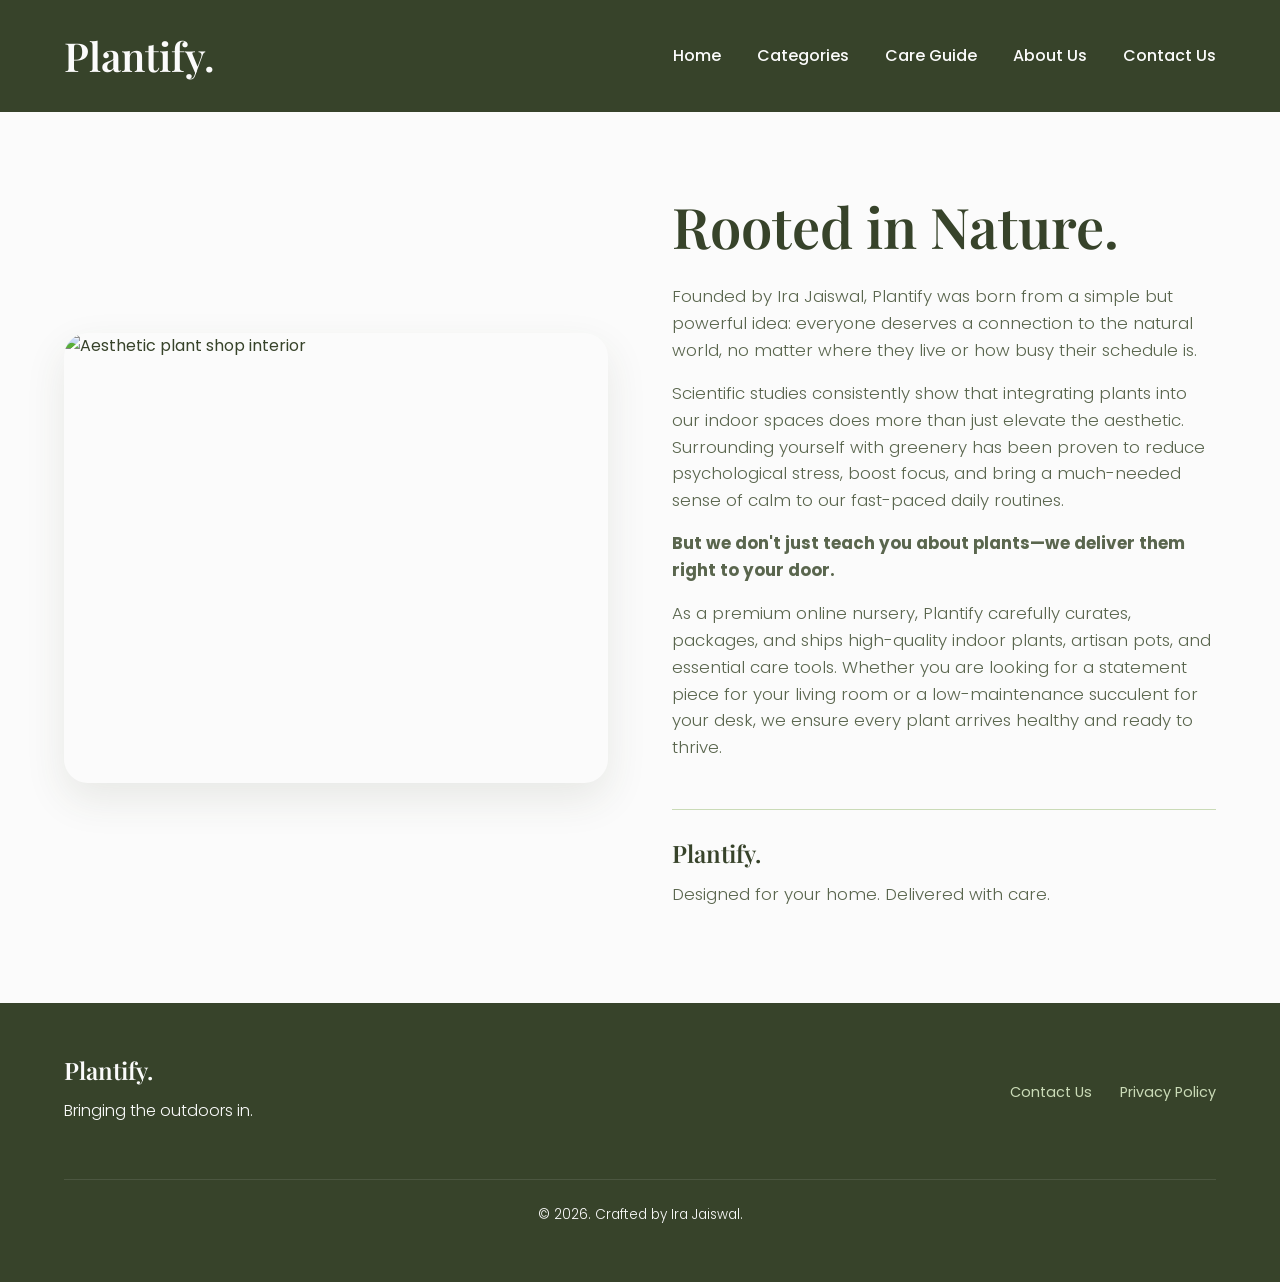
==== about.html @ 86e3163b "Add files via upload" ====
<!DOCTYPE html>
<html lang="en">
<head>
    <meta charset="UTF-8">
    <meta name="viewport" content="width=device-width, initial-scale=1.0">
    <title>Plantify | About Us</title>
    <link href="https://fonts.googleapis.com/css2?family=Playfair+Display:ital,wght@0,400;0,600;1,400&family=Poppins:wght@300;400;500;600&display=swap" rel="stylesheet">
    <link rel="stylesheet" href="style.css">
    <link rel="stylesheet" href="about.css">
</head>
<body>

  
    <header class="site-header bg-dark-green">
        <div class="container header-inner">
            <div class="logo">
                <h2><a href="homepage.html" style="color: inherit; text-decoration: none;">Plantify.</a></h2>
            </div>
            <nav class="main-nav">
                <a href="homepage.html">Home</a>
                <a href="cat.html">Categories</a>
                <a href="care.html">Care Guide</a>
                <a href="about.html">About Us</a>
                <a href="contact.html">Contact Us</a>
            </nav>
        </div>
    </header>

    <section class="about-page bg-soft-white">
        <div class="container about-grid">
            
            <div class="about-image-container">
                <!-- Ensure your image is named shop.jpg in your img folder -->
                <img src="img/shop.jpg" alt="Aesthetic plant shop interior" class="fit-image about-img">
            </div>

            <div class="about-text-container">
                <h1>Rooted in Nature.</h1>
                <p>Founded by Ira Jaiswal, Plantify was born from a simple but powerful idea: everyone deserves a connection to the natural world, no matter where they live or how busy their schedule is.</p>
                <p>Scientific studies consistently show that integrating plants into our indoor spaces does more than just elevate the aesthetic. Surrounding yourself with greenery has been proven to reduce psychological stress, boost focus, and bring a much-needed sense of calm to our fast-paced daily routines.</p>
                <p><strong>But we don't just teach you about plants—we deliver them right to your door.</strong></p>
                <p>As a premium online nursery, Plantify carefully curates, packages, and ships high-quality indoor plants, artisan pots, and essential care tools. Whether you are looking for a statement piece for your living room or a low-maintenance succulent for your desk, we ensure every plant arrives healthy and ready to thrive.</p>
                
                <div class="signature">
                    <h3>Plantify.</h3>
                    <p>Designed for your home. Delivered with care.</p>
                </div>
            </div>

        </div>
    </section>

    <footer class="site-footer bg-dark-green">
        <div class="container footer-inner">
            <div class="footer-brand">
                <h3>Plantify.</h3>
                <p>Bringing the outdoors in.</p>
            </div>
            <div class="footer-links">
                <a href="#">Contact Us</a>
                <a href="#">Privacy Policy</a>
            </div>
        </div>
        
        <div class="container text-center">
            <p class="copyright">&copy; 2026. Crafted by Ira Jaiswal.</p>
        </div>
    </footer>

</body>
</html>
---- style.css ----
:root {
    --dark-green: #37432a;
    --med-green: #93A267;
    --light-green: #CADBB7;
    --soft-white: #FBFBFB;
    --gold: #D4A373;
    --beige: #FCFBF1;
    
    --font-heading: 'Playfair Display', serif;
    --font-body: 'Poppins', sans-serif;
    
    --space-8: 8px;
    --space-16: 16px;
    --space-24: 24px;
    --space-32: 32px;
    --space-48: 48px;
    --space-64: 64px;
    --space-80: 80px;
}


* {
    margin: 0;
    padding: 0;
    box-sizing: border-box;
}

body {
    font-family: var(--font-body);
    background-color: var(--soft-white);
    color: var(--dark-green);
    line-height: 1.6;
}

h1, h2, h3, h4 {
    font-family: var(--font-heading);
    font-weight: 600;
}

h1 { font-size: 3.5rem; line-height: 1.2; margin-bottom: var(--space-24); }
h2 { font-size: 2.5rem; margin-bottom: var(--space-16); }
h3 { font-size: 1.5rem; margin-bottom: var(--space-8); }
p { margin-bottom: var(--space-16); color: #5a664e; font-weight: 300; }
a { text-decoration: none; color: inherit; }

.container {
    max-width: 1200px;
    margin: 0 auto;
    padding: 0 var(--space-24);
}

.text-center {
    text-align: center;
}

.bg-soft-white { background-color: var(--soft-white); }
.bg-light-green { background-color: var(--light-green); }
.bg-beige { background-color: var(--beige); }
.bg-dark-green { background-color: var(--dark-green); color: var(--soft-white); }

.fit-image {
    width: 100%;
    height: 100%;
    object-fit: cover;
    display: block;
}

.main-plant-img {
    width: 100%;
    height: 500px;
    object-fit: cover;
    border-radius: 24px;
    display: block;
}

.btn-primary, .btn-secondary {
    display: inline-block;
    padding: 12px var(--space-32);
    border-radius: 24px;
    font-weight: 500;
    transition: background-color 0.3s ease, transform 0.2s ease;
}

.btn-primary { background-color: var(--med-green); color: var(--soft-white); }
.btn-primary:hover { background-color: var(--dark-green); transform: translateY(-2px); }

.btn-secondary { background-color: transparent; border: 2px solid var(--med-green); color: var(--dark-green); }
.btn-secondary:hover { background-color: var(--med-green); color: var(--soft-white); }

.site-header {
    padding: var(--space-24) 0;
    position: sticky;
    top: 0;
    z-index: 100;
}

.header-inner {
    display: flex;
    justify-content: space-between;
    align-items: center;
}

.site-header h2 { margin-bottom: 0; }
.main-nav a { margin-left: var(--space-32); font-weight: 500; transition: color 0.3s ease; }
.main-nav a:hover { color: var(--light-green); }

.main-banner { padding: var(--space-80) 0; }

.main-banner-grid {
    display: grid;
    grid-template-columns: 1fr 1fr;
    align-items: center;
    gap: 50px;
}

.main-banner-text {
    grid-column: 1;
}

.main-banner-image {
    grid-column: 2; 
}

.main-banner-image img {
    width: 100%;
    height: auto;
    border-radius: 24px;
    object-fit: cover;
}

@media (max-width: 768px) {
    .main-banner-grid {
        grid-template-columns: 1fr;
        text-align: center;
    }
   
    .main-banner-text { grid-column: 1; order: 1; }
    .main-banner-image { grid-column: 1; order: 2; }
}

.about-snippet { padding: var(--space-64) 0; }
.about-snippet p { max-width: 800px; margin: 0 auto; font-size: 1.1rem; }
.decor-styles { padding: var(--space-80) 0; }
.style-grid { display: grid; grid-template-columns: repeat(3, 1fr); gap: var(--space-24); margin-top: var(--space-48); }
.style-card { background: var(--soft-white); border-radius: 24px; overflow: hidden; transition: transform 0.4s ease, box-shadow 0.4s ease; box-shadow: 0 8px 24px rgba(55, 67, 42, 0.05); }
.style-card:hover { transform: translateY(-8px); box-shadow: 0 16px 32px rgba(55, 67, 42, 0.15); }
.card-img-container { height: 300px; overflow: hidden; }
.card-img-container .fit-image { transition: transform 0.5s ease; }
.style-card:hover .card-img-container .fit-image { transform: scale(1.05); }
.card-content { padding: var(--space-24); }

.care-preview { padding: var(--space-80) 0; }
.care-grid { display: flex; justify-content: space-between; gap: var(--space-24); margin: var(--space-48) 0; }
.care-card { background: var(--soft-white); padding: var(--space-32); border-radius: 24px; flex: 1; }
.icon-placeholder { font-size: 2.5rem; margin-bottom: var(--space-16); color: var(--med-green); }

.site-footer { padding: var(--space-48) 0; }
.site-footer p, .site-footer h3 { color: var(--soft-white); margin-bottom: var(--space-8); }
.footer-inner { display: flex; justify-content: space-between; align-items: center; }
.footer-links a { margin-left: var(--space-24); font-size: 0.9rem; color: var(--light-green); }

.copyright {
    margin-top: var(--space-48);
    padding-top: var(--space-24);
    border-top: 1px solid rgba(251, 251, 251, 0.1);
    font-size: 0.85rem;
    color: var(--light-green); 
}

@media (max-width: 768px) {
    .header-inner { flex-direction: column; gap: var(--space-16); }
    .main-nav a { margin: 0 var(--space-8); }
    .main-banner-grid { grid-template-columns: 1fr; text-align: center; }
    .main-banner-text, .main-banner-image { grid-column: span 1; }
    .style-grid { grid-template-columns: 1fr; }
    .care-grid { flex-direction: column; }
    .main-banner, .about-snippet, .decor-styles, .care-preview { padding: var(--space-48) 0; }
    h1 { font-size: 2.5rem; }
    h2 { font-size: 2rem; }
    .footer-inner { flex-direction: column; gap: var(--space-24); text-align: center; }
}
---- about.css ----
.about-page {
    padding: var(--space-80) 0;
    min-height: 80vh; 
    display: flex;
    align-items: center;
}

.about-grid {
    display: grid;
    grid-template-columns: 1fr 1fr; 
    gap: var(--space-64);
    align-items: center;
}

.about-img {
    width: 100%;
    height: 450px; 
    object-fit: cover;
    border-radius: 24px;
    box-shadow: 0 16px 40px rgba(55, 67, 42, 0.1); 
}

.about-text-container h1 {
    margin-bottom: var(--space-24);
    color: var(--dark-green); 
}

.about-text-container p {
    font-size: 1.05rem;
    margin-bottom: var(--space-16);
}

.signature {
    margin-top: var(--space-48);
    padding-top: var(--space-24);
    border-top: 1px solid var(--light-green);
}

.signature h3 {
    font-family: var(--font-heading);
    
    color: var(--dark-green);
    margin-bottom: var(--space-8);
}

@media (max-width: 768px) {
    .about-grid { 
        grid-template-columns: 1fr; 
        text-align: left; 
        gap: var(--space-32); 
    }
}
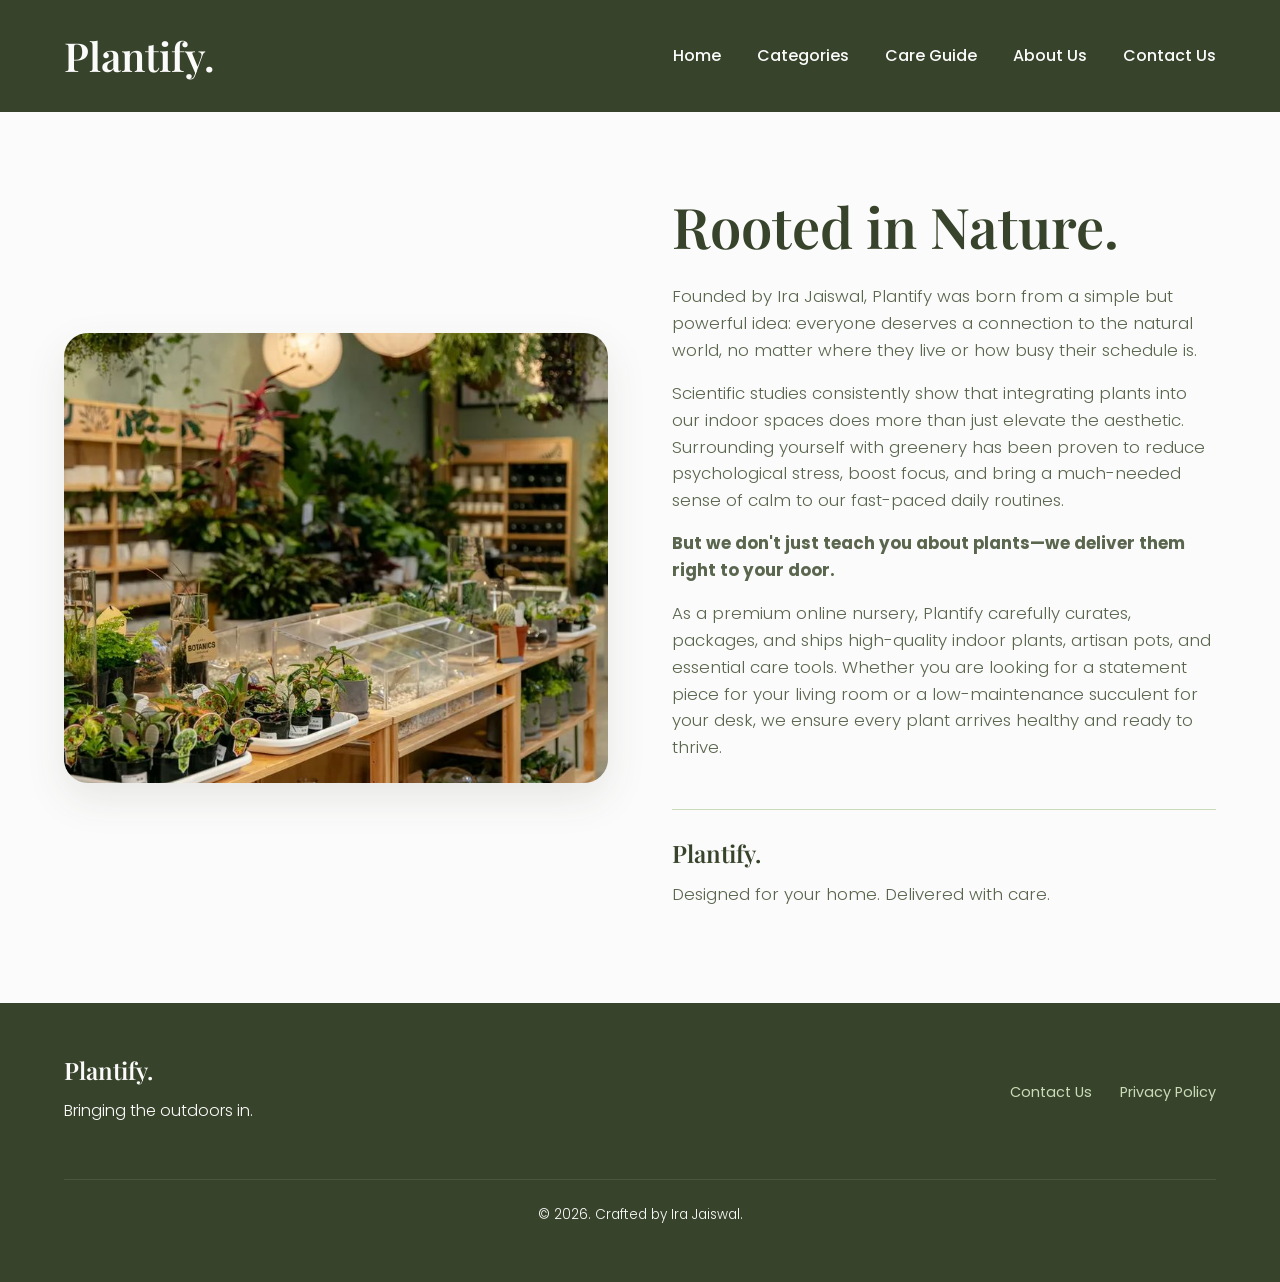
==== commit 6c5fc5f8: "Update about.html" ====
--- a/about.html
+++ b/about.html
@@ -17,7 +17,7 @@
                 <h2><a href="homepage.html" style="color: inherit; text-decoration: none;">Plantify.</a></h2>
             </div>
             <nav class="main-nav">
-                <a href="homepage.html">Home</a>
+                <a href="index.html">Home</a>
                 <a href="cat.html">Categories</a>
                 <a href="care.html">Care Guide</a>
                 <a href="about.html">About Us</a>
@@ -68,4 +68,4 @@
     </footer>
 
 </body>
-</html>+</html>
